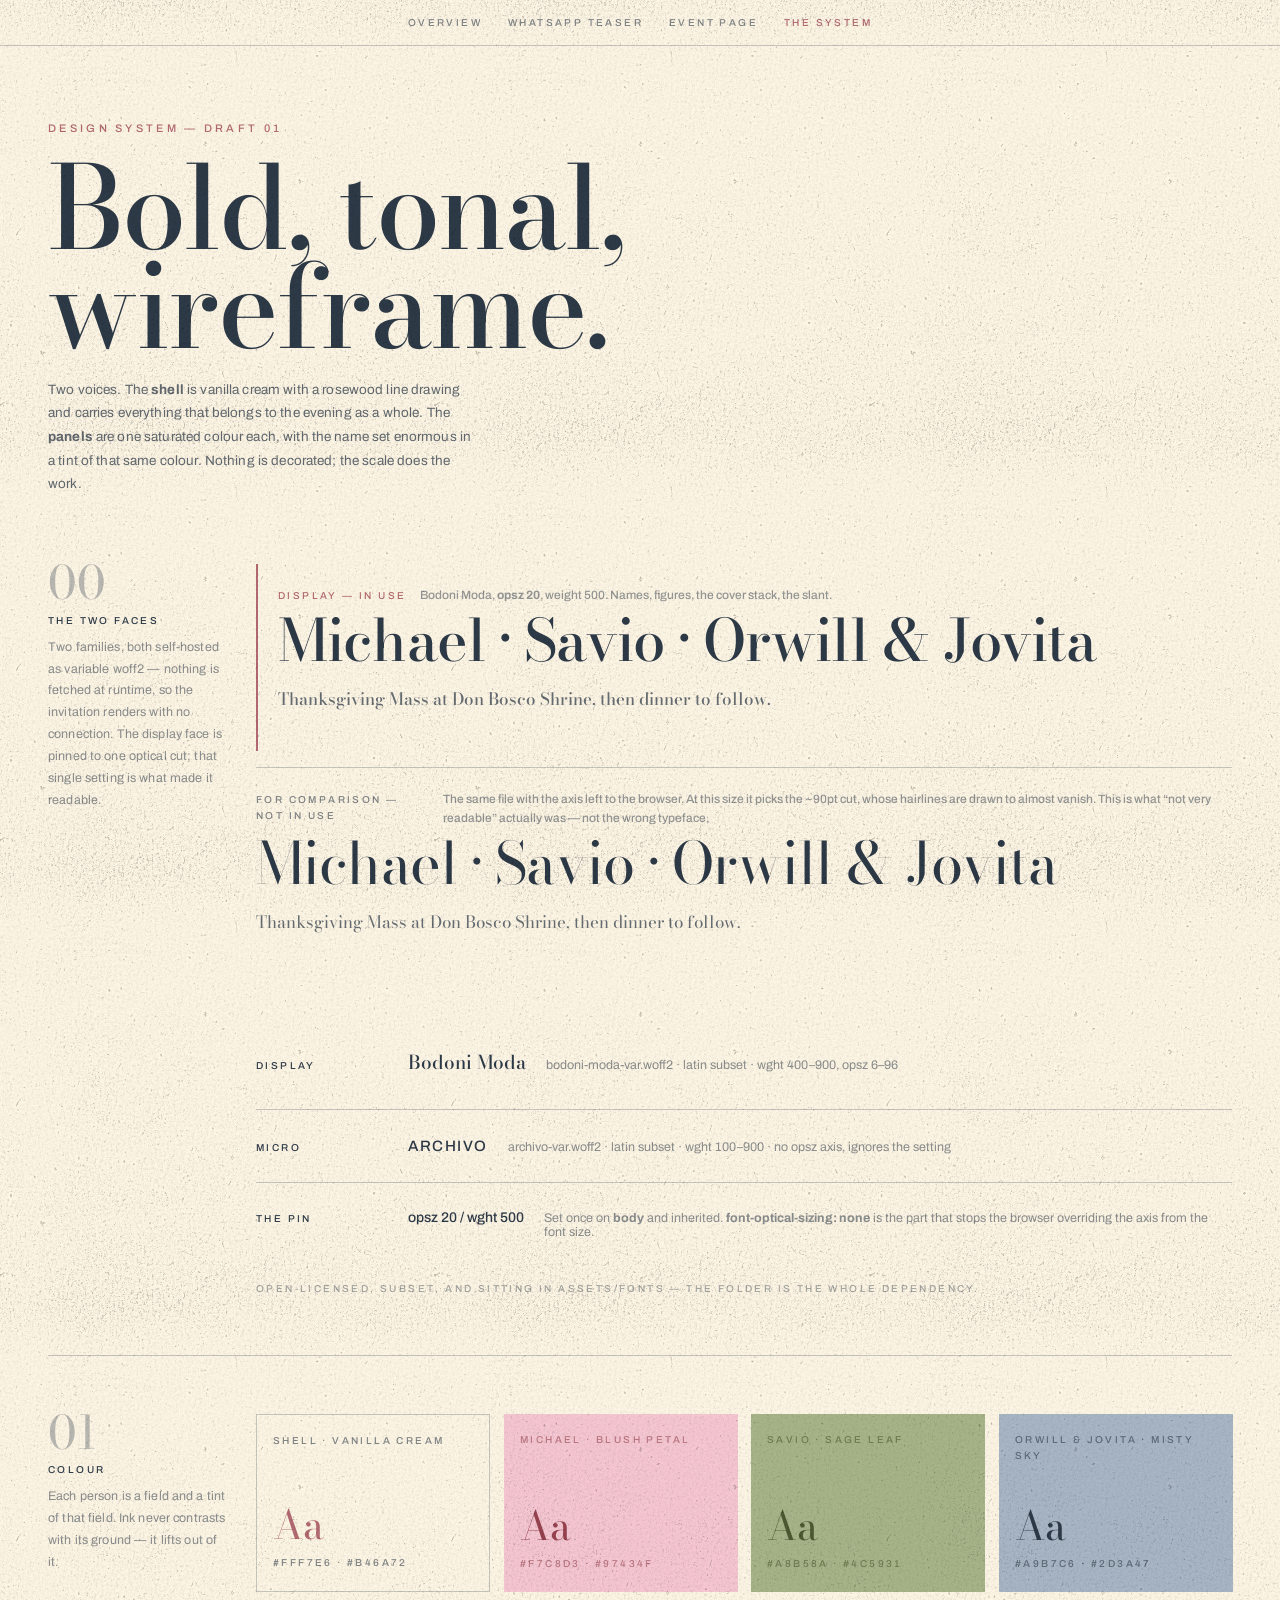
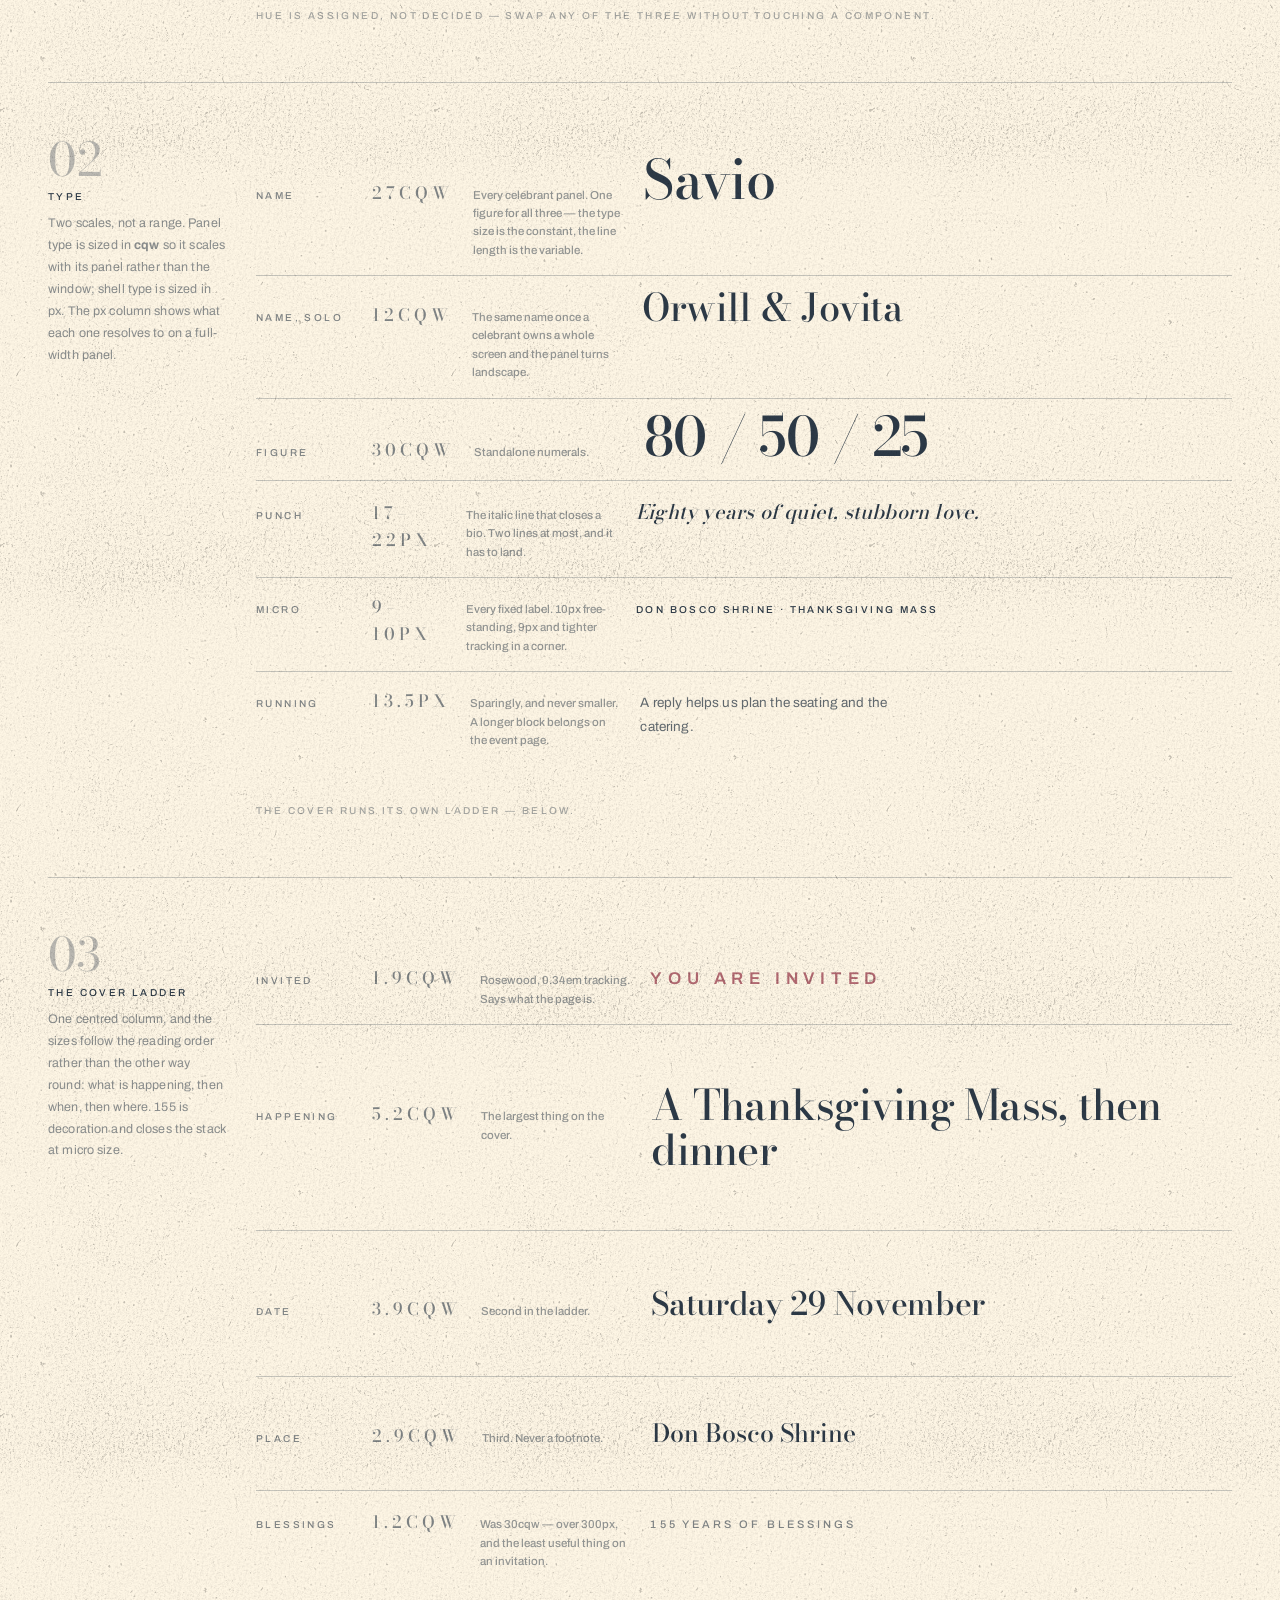
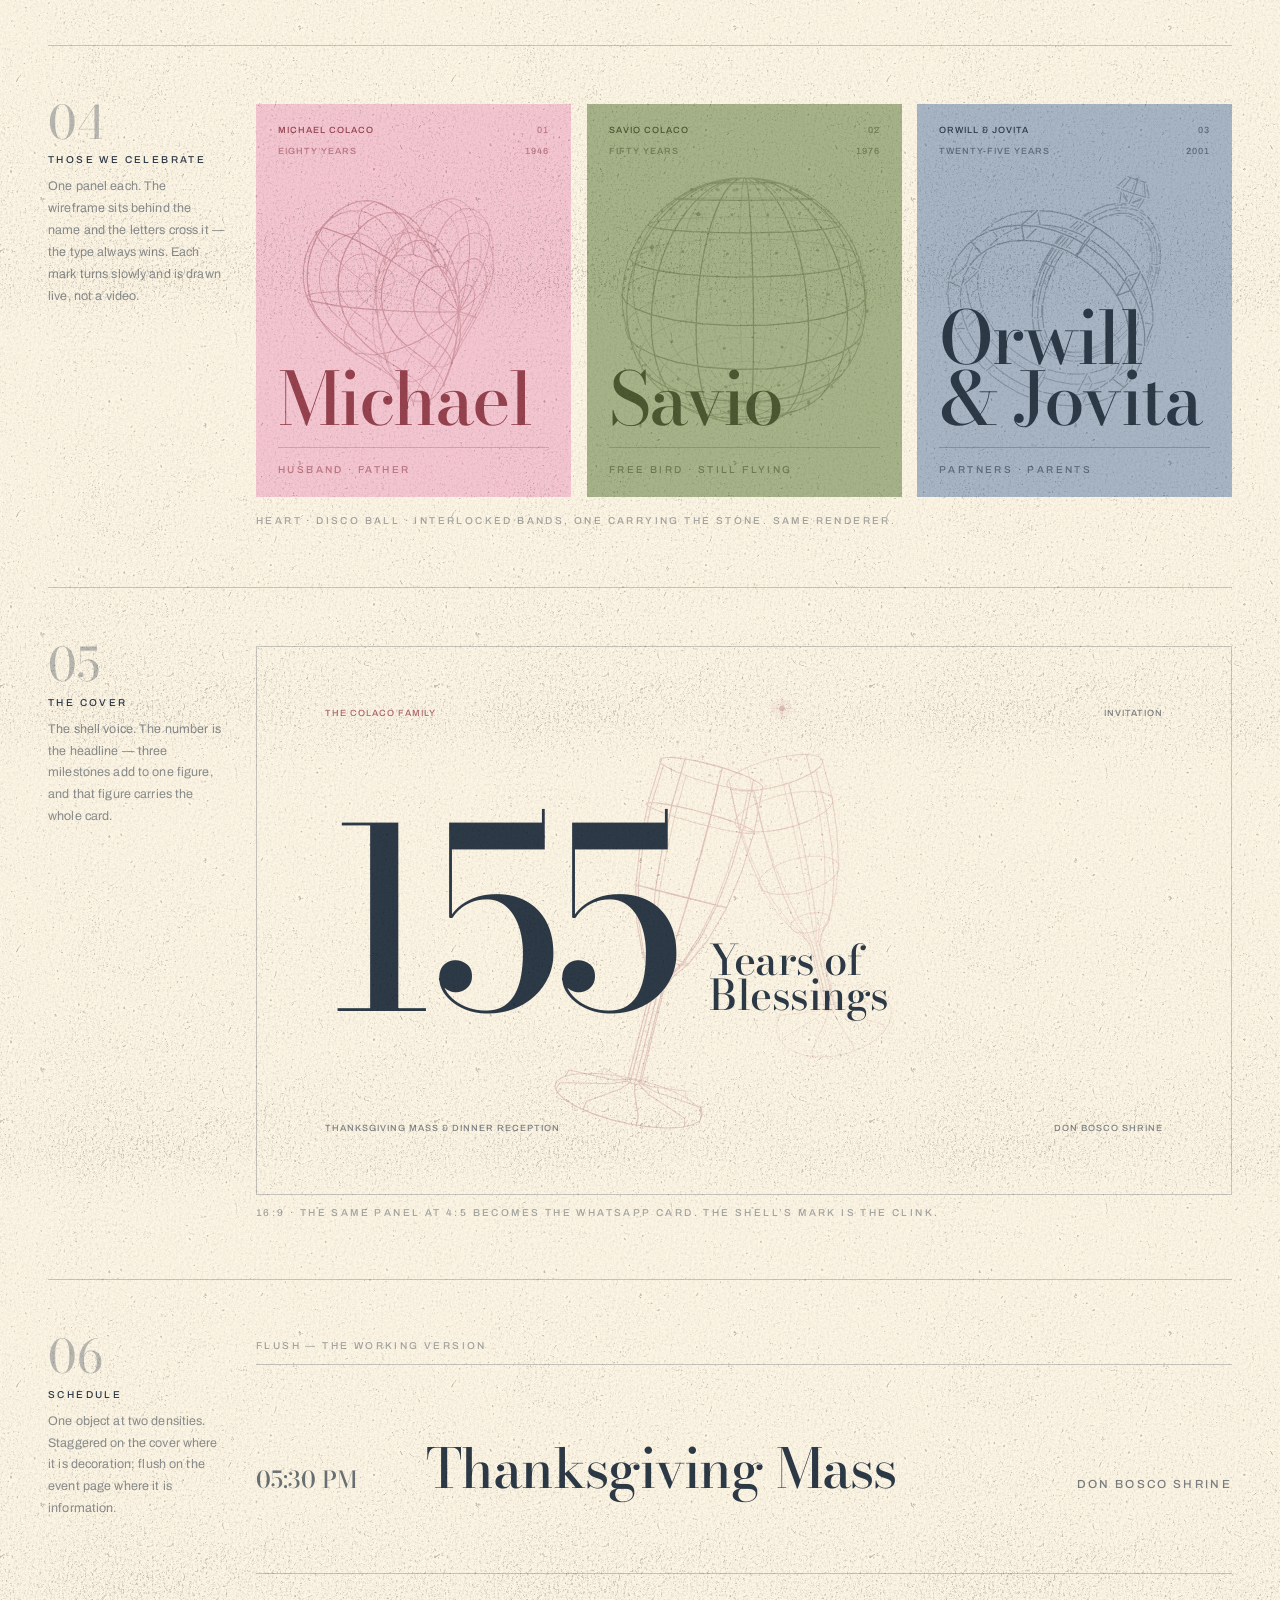
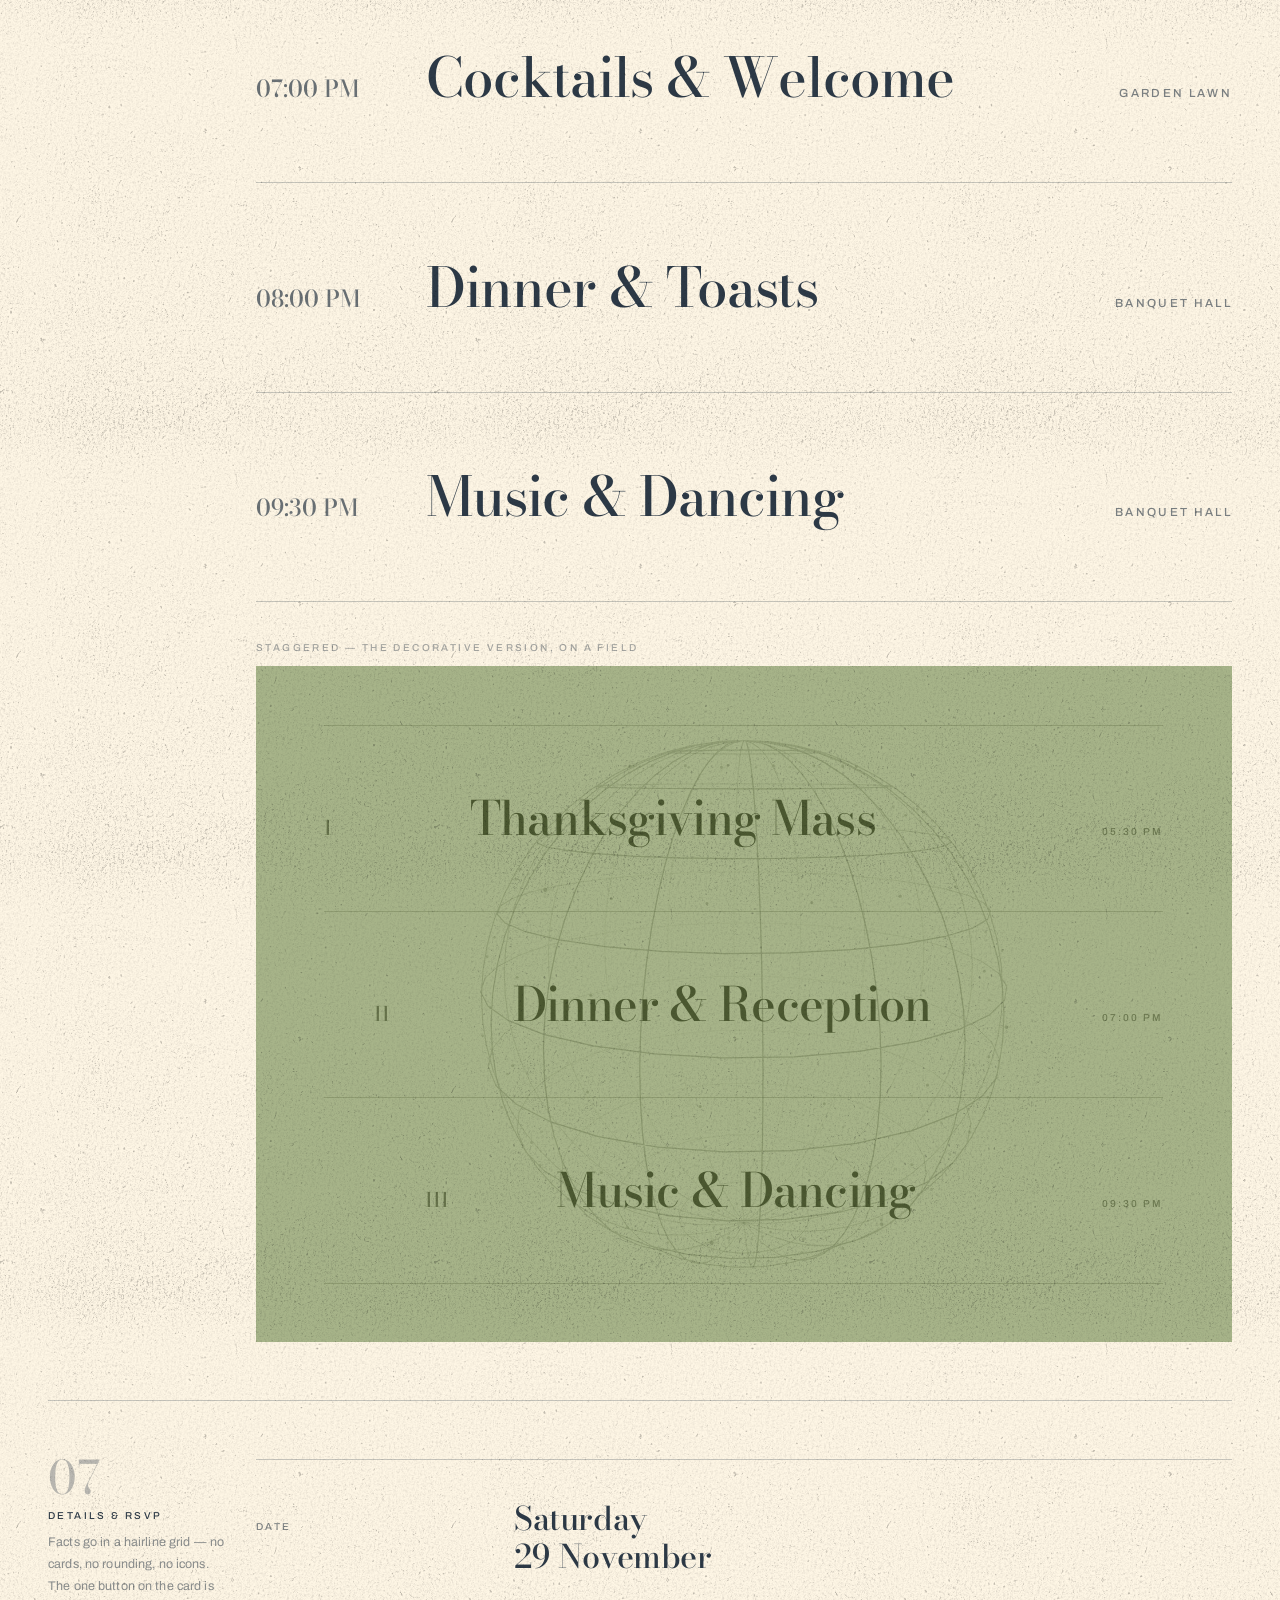
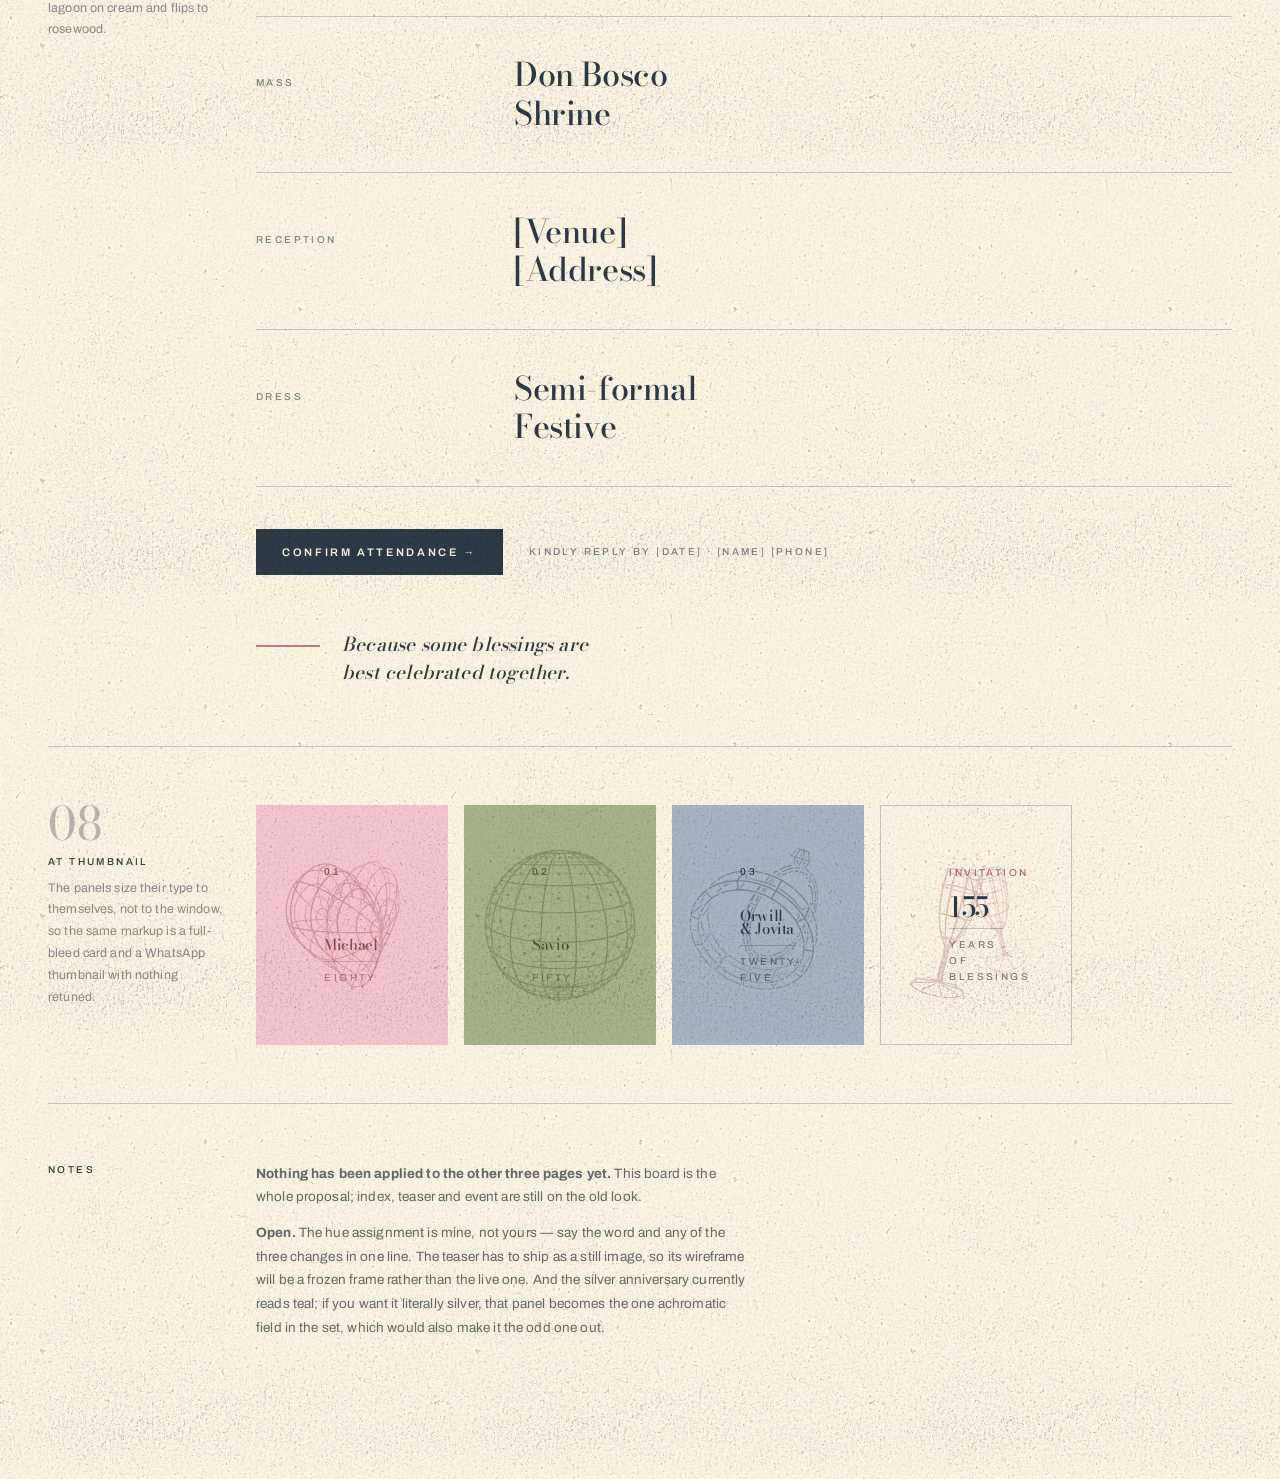
==== demo/palette.html @ b085cb2f "The invitation, and everything it is made of A single-page invitation for three milestones in one ev" ====
<!DOCTYPE html>
<html lang="en">
<head>
<meta charset="UTF-8">
<meta name="viewport" content="width=device-width, initial-scale=1">
<title>The System — Demo</title>
<link rel="stylesheet" href="system.css?v=21">
<style>
  /* page chrome only -- nothing here is part of the system */
  .nav {
    display: flex; gap: 26px; justify-content: center;
    padding: 17px 0;
    border-bottom: 1px solid var(--hair);
    font-family: var(--micro); font-weight: 500;
    font-size: 10px; letter-spacing: 0.24em; text-transform: uppercase;
  }
  .nav a { color: var(--bone-dim); text-decoration: none; }
  .nav a:hover, .nav a[aria-current] { color: var(--neon); }

  .masthead { padding: 74px 0 10px; }
  .masthead h1 {
    font-family: var(--display); font-weight: 500;
    font-size: clamp(46px, 9vw, 116px); line-height: 0.86;
    letter-spacing: -0.02em; margin: 0 0 22px;
  }
  .masthead .lede { max-width: 54ch; }

  .side .num {
    font-family: var(--display); font-size: 46px; line-height: 0.8;
    opacity: 0.32; margin-bottom: 12px;
  }
  .side .micro { margin-bottom: 8px; }
  .side .running { font-size: 12.5px; opacity: 0.55; }

  .stack { display: flex; flex-direction: column; gap: 16px; }
  .bay { display: flex; flex-direction: column; gap: 10px; }
  .caption { opacity: 0.42; }

  /* type specimen */
  .spec-line {
    display: flex; align-items: baseline; gap: 20px;
    padding: 16px 0; border-top: 1px solid var(--hair);
  }
  .spec-line .tag { flex: 0 0 96px; }

  /* the thumbnail proof */
  .thumbs { display: flex; gap: 16px; align-items: flex-start; flex-wrap: wrap; }
  /* 192px, not smaller: the micro type has a hard 10px floor, so below
     roughly this width the fixed labels stop fitting a 4:5 box */
  .thumbs .panel { width: 192px; }

  .legend { display: flex; gap: 28px; flex-wrap: wrap; margin-top: 14px; }

  .face { padding: 22px 0; border-top: 1px solid var(--hair); }
  .face:first-child { border-top: 0; }
  .face-head { display: flex; align-items: baseline; gap: 14px; margin-bottom: 6px; }
  .face-head .why { opacity: 0.5; font-size: 12px; letter-spacing: 0; text-transform: none; }
  .face-name {
    font-size: 58px; line-height: 1.02; margin: 4px 0 8px;
    letter-spacing: -0.015em;
  }
  .face-small { font-size: 17px; line-height: 1.45; opacity: 0.72; }
  .face-name, .face-small { font-weight: 500; }
  .face-name, .face-small { font-family: 'Bodoni Moda', serif; }

  /* The same Bodoni Moda, pinned to its TEXT optical size instead of letting
     the browser pick the 90pt display cut at display sizes. Identical
     skeleton, thicker thins. font-optical-sizing:none is what stops the
     browser overriding the axis from the font-size. */
  .f-opsz .face-name, .f-opsz .face-small {
    font-optical-sizing: none;
    font-variation-settings: 'opsz' 11;
  }
  .f-opsz-mid .face-name, .f-opsz-mid .face-small {
    font-optical-sizing: none;
    font-variation-settings: 'opsz' 20;
    font-weight: 500;
  }
  /* the browser's own choice, shown only so the locked cut has something to
     be compared against */
  .f-default .face-name, .f-default .face-small {
    font-optical-sizing: auto;
    font-variation-settings: normal;
    font-weight: 400;
  }
  .face.locked { border-left: 2px solid var(--neon); padding-left: 20px; }

  /* the axis table */
  .axis { display: flex; align-items: baseline; gap: 20px; padding: 13px 0;
          border-top: 1px solid var(--hair); }
  .axis .k { flex: 0 0 132px; }
  .axis .v { font-family: var(--display); font-weight: 500; font-size: 19px; }
  .axis .n { flex: 1; font-size: 12.5px; opacity: 0.55; font-family: var(--micro); }

  .spec-line .use { flex: 0 0 150px; font-size: 11.5px; opacity: 0.5;
                    font-family: var(--micro); letter-spacing: 0; text-transform: none; }
  .spec-line .px { flex: 0 0 74px; font-family: var(--display); font-size: 17px; opacity: 0.6; }
  .spec-line .sample { flex: 1; min-width: 0; }
</style>
</head>
<body>

<div class="nav">
  <a href="overview.html">Overview</a>
  <a href="teaser.html">WhatsApp Teaser</a>
  <a href="./">Event Page</a>
  <a href="palette.html" aria-current="page">The System</a>
</div>

<div class="sheet">

  <header class="masthead">
    <p class="micro micro--lead" style="color: var(--neon); margin-bottom: 20px;">
      Design System — Draft 01
    </p>
    <h1>Bold, tonal,<br>wireframe.</h1>
    <p class="running lede">
      Two voices. The <b>shell</b> is vanilla cream with a rosewood line drawing and carries
      everything that belongs to the evening as a whole. The <b>panels</b> are one saturated
      colour each, with the name set enormous in a tint of that same colour. Nothing is
      decorated; the scale does the work.
    </p>
  </header>

  <!-- ============================================ 00 THE FACES -->
  <section class="chapter">
    <div class="side">
      <div class="num">00</div>
      <p class="micro">The Two Faces</p>
      <p class="running">
        Two families, both self-hosted as variable woff2 &mdash; nothing is fetched at
        runtime, so the invitation renders with no connection. The display face is
        pinned to one optical cut; that single setting is what made it readable.
      </p>
    </div>
    <div class="stack">

      <div class="face locked f-opsz-mid">
        <div class="face-head">
          <p class="micro" style="color: var(--neon);">Display &mdash; in use</p>
          <p class="micro why">Bodoni Moda, <b>opsz 20</b>, weight 500. Names, figures, the cover stack, the slant.</p>
        </div>
        <p class="face-name">Michael &middot; Savio &middot; Orwill &amp; Jovita</p>
        <p class="face-small">Thanksgiving Mass at Don Bosco Shrine, then dinner to follow.</p>
      </div>

      <div class="face f-default">
        <div class="face-head">
          <p class="micro micro--dim">For comparison &mdash; not in use</p>
          <p class="micro why">The same file with the axis left to the browser. At this size it picks
            the ~90pt cut, whose hairlines are drawn to almost vanish. This is what
            &ldquo;not very readable&rdquo; actually was &mdash; not the wrong typeface.</p>
        </div>
        <p class="face-name">Michael &middot; Savio &middot; Orwill &amp; Jovita</p>
        <p class="face-small">Thanksgiving Mass at Don Bosco Shrine, then dinner to follow.</p>
      </div>

      <div style="padding-top: 26px;">
        <div class="axis" style="border-top: 0;">
          <p class="micro tag k">Display</p>
          <p class="v">Bodoni Moda</p>
          <p class="n">bodoni-moda-var.woff2 &middot; latin subset &middot; wght 400&ndash;900, opsz 6&ndash;96</p>
        </div>
        <div class="axis">
          <p class="micro tag k">Micro</p>
          <p class="v" style="font-family: var(--micro); font-size: 15px; letter-spacing: 0.1em;">ARCHIVO</p>
          <p class="n">archivo-var.woff2 &middot; latin subset &middot; wght 100&ndash;900 &middot; no opsz axis, ignores the setting</p>
        </div>
        <div class="axis">
          <p class="micro tag k">The pin</p>
          <p class="v" style="font-size: 14px; font-family: var(--micro);">opsz 20 / wght 500</p>
          <p class="n">Set once on <b>body</b> and inherited. <b>font-optical-sizing: none</b> is the part
             that stops the browser overriding the axis from the font size.</p>
        </div>
      </div>

      <p class="micro caption">
        Open-licensed, subset, and sitting in assets/fonts &mdash; the folder is the whole dependency.
      </p>
    </div>
  </section>

  <!-- ================================================== 01 COLOUR -->
  <section class="chapter">
    <div class="side">
      <div class="num">01</div>
      <p class="micro">Colour</p>
      <p class="running">
        Each person is a field and a tint of that field. Ink never contrasts with its
        ground — it lifts out of it.
      </p>
    </div>
    <div class="stack">
      <div class="swatch-row">
        <div class="panel p-shell swatch" style="border: 1px solid var(--hair);">
          <p class="micro micro--dim">Shell · Vanilla Cream</p>
          <div>
            <div class="chip" style="color: var(--neon);">Aa</div>
            <p class="micro micro--dim" style="margin-top: 14px;">#FFF7E6 · #B46A72</p>
          </div>
        </div>
        <div class="panel p-michael swatch">
          <p class="micro micro--dim">Michael · Blush Petal</p>
          <div>
            <div class="chip">Aa</div>
            <p class="micro micro--dim" style="margin-top: 14px;">#F7C8D3 · #97434F</p>
          </div>
        </div>
        <div class="panel p-savio swatch">
          <p class="micro micro--dim">Savio · Sage Leaf</p>
          <div>
            <div class="chip">Aa</div>
            <p class="micro micro--dim" style="margin-top: 14px;">#A8B58A · #4C5931</p>
          </div>
        </div>
        <div class="panel p-orwill swatch">
          <p class="micro micro--dim">Orwill &amp; Jovita · Misty Sky</p>
          <div>
            <div class="chip">Aa</div>
            <p class="micro micro--dim" style="margin-top: 14px;">#A9B7C6 · #2D3A47</p>
          </div>
        </div>
      </div>
      <p class="micro caption">
        Hue is assigned, not decided — swap any of the three without touching a component.
      </p>
    </div>
  </section>

  <!-- ================================================== 02 TYPE -->
  <section class="chapter">
    <div class="side">
      <div class="num">02</div>
      <p class="micro">Type</p>
      <p class="running">
        Two scales, not a range. Panel type is sized in <b>cqw</b> so it scales with
        its panel rather than the window; shell type is sized in px. The px column
        shows what each one resolves to on a full-width panel.
      </p>
    </div>
    <div class="stack">
      <div>
        <div class="spec-line" style="border-top: 0;">
          <p class="micro tag micro--dim">Name</p>
          <p class="micro px">27cqw</p>
          <p class="micro use">Every celebrant panel. One figure for all three &mdash; the type size is the
            constant, the line length is the variable.</p>
          <p class="name sample" style="font-size: 54px;">Savio</p>
        </div>
        <div class="spec-line">
          <p class="micro tag micro--dim">Name, solo</p>
          <p class="micro px">12cqw</p>
          <p class="micro use">The same name once a celebrant owns a whole screen and the panel turns landscape.</p>
          <p class="name sample" style="font-size: 38px;">Orwill &amp; Jovita</p>
        </div>
        <div class="spec-line">
          <p class="micro tag micro--dim">Figure</p>
          <p class="micro px">30cqw</p>
          <p class="micro use">Standalone numerals.</p>
          <p class="figure sample" style="font-size: 54px;">80 / 50 / 25</p>
        </div>
        <div class="spec-line">
          <p class="micro tag micro--dim">Punch</p>
          <p class="micro px">17&ndash;22px</p>
          <p class="micro use">The italic line that closes a bio. Two lines at most, and it has to land.</p>
          <p class="slant sample" style="font-size: 20px;">Eighty years of quiet, stubborn love.</p>
        </div>
        <div class="spec-line">
          <p class="micro tag micro--dim">Micro</p>
          <p class="micro px">9&ndash;10px</p>
          <p class="micro use">Every fixed label. 10px free-standing, 9px and tighter tracking in a corner.</p>
          <p class="micro sample">Don Bosco Shrine &middot; Thanksgiving Mass</p>
        </div>
        <div class="spec-line">
          <p class="micro tag micro--dim">Running</p>
          <p class="micro px">13.5px</p>
          <p class="micro use">Sparingly, and never smaller. A longer block belongs on the event page.</p>
          <p class="running sample" style="max-width: 34ch;">
            A reply helps us plan the seating and the catering.
          </p>
        </div>
      </div>

      <p class="micro caption" style="margin-top: 22px;">
        The cover runs its own ladder &mdash; below.
      </p>
    </div>
  </section>

  <!-- ============================================ 02b THE COVER LADDER -->
  <section class="chapter">
    <div class="side">
      <div class="num">03</div>
      <p class="micro">The Cover Ladder</p>
      <p class="running">
        One centred column, and the sizes follow the reading order rather than the
        other way round: what is happening, then when, then where. 155 is decoration
        and closes the stack at micro size.
      </p>
    </div>
    <div class="stack">
      <div>
        <div class="spec-line" style="border-top: 0;">
          <p class="micro tag micro--dim">Invited</p>
          <p class="micro px">1.9cqw</p>
          <p class="micro use">Rosewood, 0.34em tracking. Says what the page is.</p>
          <p class="sample" style="font-family: var(--micro); font-weight: 600; font-size: 17px;
             letter-spacing: 0.34em; text-transform: uppercase; color: var(--neon);">You Are Invited</p>
        </div>
        <div class="spec-line">
          <p class="micro tag micro--dim">Happening</p>
          <p class="micro px">5.2cqw</p>
          <p class="micro use">The largest thing on the cover.</p>
          <p class="sample" style="font-family: var(--display); font-weight: 500; font-size: 42px;
             line-height: 1.06; letter-spacing: -0.018em;">A Thanksgiving Mass, then dinner</p>
        </div>
        <div class="spec-line">
          <p class="micro tag micro--dim">Date</p>
          <p class="micro px">3.9cqw</p>
          <p class="micro use">Second in the ladder.</p>
          <p class="sample" style="font-family: var(--display); font-weight: 500; font-size: 32px;
             letter-spacing: -0.012em;">Saturday 29 November</p>
        </div>
        <div class="spec-line">
          <p class="micro tag micro--dim">Place</p>
          <p class="micro px">2.9cqw</p>
          <p class="micro use">Third. Never a footnote.</p>
          <p class="sample" style="font-family: var(--display); font-weight: 500; font-size: 25px;
             line-height: 1.25;">Don Bosco Shrine</p>
        </div>
        <div class="spec-line">
          <p class="micro tag micro--dim">Blessings</p>
          <p class="micro px">1.2cqw</p>
          <p class="micro use">Was 30cqw &mdash; over 300px, and the least useful thing on an invitation.</p>
          <p class="sample" style="font-family: var(--micro); font-weight: 500; font-size: 11px;
             letter-spacing: 0.28em; text-transform: uppercase; opacity: 0.6;">155 Years of Blessings</p>
        </div>
      </div>
    </div>
  </section>

  <!-- ================================================== 03 THE THREE -->
  <section class="chapter">
    <div class="side">
      <div class="num">04</div>
      <p class="micro">Those We Celebrate</p>
      <p class="running">
        One panel each. The wireframe sits behind the name and the letters cross it —
        the type always wins. Each mark turns slowly and is drawn live, not a video.
      </p>
    </div>
    <div class="stack">
      <div class="trio">

        <article class="panel panel--tall p-michael">
          <canvas class="wire wire--bed" data-wire="heart" data-color="#97434f" data-speed="0.7"></canvas>
          <div class="corners">
            <p class="micro">Michael Colaco</p>
            <p class="micro micro--dim">01</p>
            <p class="micro micro--dim">Eighty Years</p>
            <p class="micro micro--dim">1946</p>
          </div>
          <div>
            <p class="name name--tight">Michael</p>
            <hr class="rule" style="margin: 18px 0 14px;">
            <p class="micro micro--dim">Husband · Father</p>
          </div>
        </article>

        <article class="panel panel--tall p-savio">
          <canvas class="wire wire--bed" data-wire="ball" data-color="#4c5931" data-speed="1"></canvas>
          <div class="corners">
            <p class="micro">Savio Colaco</p>
            <p class="micro micro--dim">02</p>
            <p class="micro micro--dim">Fifty Years</p>
            <p class="micro micro--dim">1976</p>
          </div>
          <div>
            <p class="name name--tight">Savio</p>
            <hr class="rule" style="margin: 18px 0 14px;">
            <p class="micro micro--dim">Free bird · Still flying</p>
          </div>
        </article>

        <article class="panel panel--tall p-orwill">
          <canvas class="wire wire--bed" data-wire="rings" data-color="#2d3a47" data-speed="0.55"></canvas>
          <div class="corners">
            <p class="micro">Orwill &amp; Jovita</p>
            <p class="micro micro--dim">03</p>
            <p class="micro micro--dim">Twenty-Five Years</p>
            <p class="micro micro--dim">2001</p>
          </div>
          <div>
            <p class="name name--tight">Orwill<br>&amp; Jovita</p>
            <hr class="rule" style="margin: 18px 0 14px;">
            <p class="micro micro--dim">Partners · Parents</p>
          </div>
        </article>

      </div>
      <p class="micro caption">
        Heart · disco ball · interlocked bands, one carrying the stone. Same renderer.
      </p>
    </div>
  </section>

  <!-- ================================================== 04 THE COVER -->
  <section class="chapter">
    <div class="side">
      <div class="num">05</div>
      <p class="micro">The Cover</p>
      <p class="running">
        The shell voice. The number is the headline — three milestones add to one figure,
        and that figure carries the whole card.
      </p>
    </div>
    <div class="bay">
      <article class="panel panel--wide p-shell" style="border: 1px solid var(--hair);">
        <canvas class="wire wire--bed" data-wire="flutes" data-color="#b46a72" data-speed="0.4"
                style="opacity: 0.4;"></canvas>
        <div class="corners">
          <p class="micro" style="color: var(--neon);">The Colaco Family</p>
          <p class="micro micro--dim">Invitation</p>
        </div>
        <div style="display: flex; align-items: flex-end; gap: 30px; flex-wrap: wrap;">
          <p class="figure">155</p>
          <div style="padding-bottom: 8px;">
            <p class="name" style="font-size: clamp(26px, 5cqw, 62px);">Years of<br>Blessings</p>
          </div>
        </div>
        <div class="corners">
          <p class="micro micro--dim">Thanksgiving Mass &amp; Dinner Reception</p>
          <p class="micro micro--dim">Don Bosco Shrine</p>
        </div>
      </article>
      <p class="micro caption">16:9 · the same panel at 4:5 becomes the WhatsApp card. The shell’s mark is the clink.</p>
    </div>
  </section>

  <!-- ================================================== 05 SCHEDULE -->
  <section class="chapter">
    <div class="side">
      <div class="num">06</div>
      <p class="micro">Schedule</p>
      <p class="running">
        One object at two densities. Staggered on the cover where it is decoration;
        flush on the event page where it is information.
      </p>
    </div>
    <div class="stack">

      <div class="bay">
        <p class="micro caption">Flush — the working version</p>
        <div class="ledger">
          <div class="ledger-row">
            <p class="micro when">05:30 PM</p>
            <p class="what">Thanksgiving Mass</p>
            <p class="micro where">Don Bosco Shrine</p>
          </div>
          <div class="ledger-row">
            <p class="micro when">07:00 PM</p>
            <p class="what">Cocktails &amp; Welcome</p>
            <p class="micro where">Garden Lawn</p>
          </div>
          <div class="ledger-row">
            <p class="micro when">08:00 PM</p>
            <p class="what">Dinner &amp; Toasts</p>
            <p class="micro where">Banquet Hall</p>
          </div>
          <div class="ledger-row">
            <p class="micro when">09:30 PM</p>
            <p class="what">Music &amp; Dancing</p>
            <p class="micro where">Banquet Hall</p>
          </div>
        </div>
      </div>

      <div class="bay" style="margin-top: 22px;">
        <p class="micro caption">Staggered — the decorative version, on a field</p>
        <article class="panel panel--band p-savio" style="justify-content: center;">
          <canvas class="wire wire--bed" data-wire="ball" data-color="#4c5931" data-speed="0.8"
                  style="opacity: 0.32;"></canvas>
          <div class="ledger ledger--stagger">
            <div class="ledger-row">
              <p class="micro when">I</p>
              <p class="what">Thanksgiving Mass</p>
              <p class="micro where">05:30 PM</p>
            </div>
            <div class="ledger-row">
              <p class="micro when">II</p>
              <p class="what">Dinner &amp; Reception</p>
              <p class="micro where">07:00 PM</p>
            </div>
            <div class="ledger-row">
              <p class="micro when">III</p>
              <p class="what">Music &amp; Dancing</p>
              <p class="micro where">09:30 PM</p>
            </div>
          </div>
        </article>
      </div>

    </div>
  </section>

  <!-- ================================================== 06 DETAILS -->
  <section class="chapter">
    <div class="side">
      <div class="num">07</div>
      <p class="micro">Details &amp; RSVP</p>
      <p class="running">
        Facts go in a hairline grid — no cards, no rounding, no icons. The one button
        on the card is lagoon on cream and flips to rosewood.
      </p>
    </div>
    <div class="stack">
      <div class="data">
        <div>
          <p class="micro micro--dim">Date</p>
          <p class="val">Saturday<br>29 November</p>
        </div>
        <div>
          <p class="micro micro--dim">Mass</p>
          <p class="val">Don Bosco<br>Shrine</p>
        </div>
        <div>
          <p class="micro micro--dim">Reception</p>
          <p class="val">[Venue]<br>[Address]</p>
        </div>
        <div>
          <p class="micro micro--dim">Dress</p>
          <p class="val">Semi-formal<br>Festive</p>
        </div>
      </div>

      <div style="display: flex; align-items: center; gap: 26px; flex-wrap: wrap; margin-top: 26px;">
        <a class="action" href="#">Confirm Attendance →</a>
        <p class="micro micro--dim">Kindly reply by [date] · [name] [phone]</p>
      </div>

      <div style="margin-top: 40px; display: flex; gap: 22px; align-items: flex-start;">
        <hr class="rule rule--heavy" style="width: 64px; margin-top: 14px; flex: 0 0 auto; color: var(--neon);">
        <p class="slant" style="max-width: 30ch;">
          Because some blessings are<br>best celebrated together.
        </p>
      </div>
    </div>
  </section>

  <!-- ================================================== 07 SCALING -->
  <section class="chapter">
    <div class="side">
      <div class="num">08</div>
      <p class="micro">At Thumbnail</p>
      <p class="running">
        The panels size their type to themselves, not to the window, so the same markup
        is a full-bleed card and a WhatsApp thumbnail with nothing retuned.
      </p>
    </div>
    <div class="stack">
      <div class="thumbs">
        <article class="panel panel--tall p-michael">
          <canvas class="wire wire--bed" data-wire="heart" data-color="#97434f" data-speed="0.7"></canvas>
          <p class="micro">01</p>
          <div>
            <p class="name name--tight">Michael</p>
            <hr class="rule" style="margin: 10px 0 8px;">
            <p class="micro micro--dim">Eighty</p>
          </div>
        </article>
        <article class="panel panel--tall p-savio">
          <canvas class="wire wire--bed" data-wire="ball" data-color="#4c5931"></canvas>
          <p class="micro">02</p>
          <div>
            <p class="name name--tight">Savio</p>
            <hr class="rule" style="margin: 10px 0 8px;">
            <p class="micro micro--dim">Fifty</p>
          </div>
        </article>
        <article class="panel panel--tall p-orwill">
          <canvas class="wire wire--bed" data-wire="rings" data-color="#2d3a47" data-speed="0.55"></canvas>
          <p class="micro">03</p>
          <div>
            <p class="name name--tight">Orwill<br>&amp; Jovita</p>
            <hr class="rule" style="margin: 10px 0 8px;">
            <p class="micro micro--dim">Twenty-Five</p>
          </div>
        </article>
        <article class="panel panel--tall p-shell" style="border: 1px solid var(--hair);">
          <canvas class="wire wire--bed" data-wire="flutes" data-color="#b46a72" data-speed="0.4"
                  style="opacity: 0.45;"></canvas>
          <p class="micro" style="color: var(--neon);">Invitation</p>
          <div>
            <p class="figure figure--fill">155</p>
            <hr class="rule" style="margin: 10px 0 8px;">
            <p class="micro micro--dim">Years of Blessings</p>
          </div>
        </article>
      </div>
    </div>
  </section>

  <!-- ================================================== NOTES -->
  <section class="chapter">
    <div class="side">
      <p class="micro">Notes</p>
    </div>
    <div class="stack" style="gap: 12px;">
      <p class="running" style="max-width: 62ch;">
        <b>Nothing has been applied to the other three pages yet.</b> This board is the
        whole proposal; index, teaser and event are still on the old look.
      </p>
      <p class="running" style="max-width: 62ch;">
        <b>Open.</b> The hue assignment is mine, not yours — say the word and any of the
        three changes in one line. The teaser has to ship as a still image, so its
        wireframe will be a frozen frame rather than the live one. And the silver
        anniversary currently reads teal; if you want it literally silver, that panel
        becomes the one achromatic field in the set, which would also make it the
        odd one out.
      </p>
    </div>
  </section>

</div>

<script src="wireframe.js?v=1"></script>
</body>
</html>
---- demo/system.css ----
/* =========================================================================
   THE SYSTEM  --  bold, tonal, wireframe
   -------------------------------------------------------------------------
   Two voices, deliberately different:

     THE SHELL    vanilla cream, lagoon type, rosewood wireframe. Everything
                  that belongs to the invitation as a whole -- cover,
                  schedule, itinerary, details, RSVP.

     THE PANELS   one pastel field per person, with the name set enormous
                  in a DEEPER SHADE OF THAT SAME FIELD. The references are
                  bold in scale and quiet in contrast; ink that fights its
                  field turns the whole thing into a poster for a sale.

   Rules that hold everywhere:
     - two type sizes only, display and micro. Nothing in between except
       running text, which is rare and short.
     - micro labels are pinned to edges, never centred under things.
     - hairlines are 1px at 0.28 alpha of the ink. No borders, no radii,
       no shadows.
   ========================================================================= */

@font-face {
  font-family: 'Bodoni Moda';
  src: url('assets/fonts/bodoni-moda-var.woff2') format('woff2-variations');
  font-weight: 400 900;
  font-display: block;
}
@font-face {
  font-family: 'Archivo';
  src: url('assets/fonts/archivo-var.woff2') format('woff2-variations');
  font-weight: 100 900;
  font-display: block;
}

:root {
  --display: 'Bodoni Moda', 'Bodoni MT', Didot, 'Times New Roman', serif;
  --micro: 'Archivo', 'Helvetica Neue', Arial, sans-serif;

  /* ---- the six from the palette, named as given ---- */
  --vanilla:  #fff7e6;
  --blush:    #f7c8d3;
  --rosewood: #b46a72;
  --sage:     #a8b58a;
  --misty:    #a9b7c6;
  --lagoon:   #2d3a47;

  /* ---- the shell ---- */
  --shell:      var(--vanilla);
  --shell-lift: #f7eedb;   /* one step down, for blocks that sit on the shell */
  --bone:       var(--lagoon);              /* the shell's ink */
  --bone-dim:   rgba(45, 58, 71, 0.6);
  --neon:       var(--rosewood);            /* the shell's accent + wireframe */

  /* ---- the three, each a field + a deeper shade of itself ----
     The palette gives the fields. The inks are cut from the same hue and
     dropped far enough to stay legible on it -- a tint as close as the dark
     scheme used would be unreadable at micro size on a pastel. */
  --michael-field: var(--blush);   --michael-ink: #97434f;
  --savio-field:   var(--sage);    --savio-ink:   #4c5931;
  --orwill-field:  var(--misty);   --orwill-ink:  var(--lagoon);
}

* { box-sizing: border-box; }

/* every hairline in the system, derived from the ink in force */
:root, .panel { --hair: color-mix(in srgb, currentColor 26%, transparent); }

body {
  margin: 0;
  background: var(--shell);
  color: var(--bone);
  font-family: var(--micro);
  -webkit-font-smoothing: antialiased;
  /* THE DISPLAY CUT.
     Bodoni Moda carries an optical-size axis from 6 to 96, and the browser
     picks a value from the font size on its own -- so at display sizes it
     was selecting the ~90pt cut, whose hairlines are drawn to almost
     vanish. Pinning opsz to 20 keeps the same typeface with thins that
     survive. Inherited from here; Archivo has no opsz axis and ignores it. */
  font-optical-sizing: none;
  font-variation-settings: 'opsz' 20;
}

/* ...and heavier stems to match, everywhere the display face is used.
   .name and .figure carry their own font-weight further down, so they set
   500 there rather than here -- same specificity, and the later rule wins. */
.slant, .ledger-row .what, .data .val { font-weight: 500; }

/* ===================================================== type =========== */

.name {
  font-family: var(--display);
  font-weight: 500;
  line-height: 0.84;
  letter-spacing: -0.012em;
  margin: 0;
  /* the name is the artwork: it fills the panel edge to edge */
  /* ONE size for every name, not one per name.
     These were previously sized so each name FILLED its panel, which meant
     a five-letter name was set far larger than a seven-letter one to cover
     the same width -- Savio towered over Michael. Across a set of cards the
     type size has to be the constant and the line length the variable, so
     this is now a single figure, set to the longest name. */
  font-size: 27cqw;
}
.name--tight { letter-spacing: -0.03em; }

.figure {
  font-family: var(--display);
  font-weight: 500;
  line-height: 0.8;
  letter-spacing: -0.02em;
  margin: 0;
  font-size: 30cqw;
}
/* when the figure IS the composition rather than a headline beside copy */
.figure--fill { font-size: 52cqw; }

.micro {
  font-family: var(--micro);
  font-weight: 500;
  font-size: 10px;
  letter-spacing: 0.24em;
  text-transform: uppercase;
  line-height: 1.6;
  margin: 0;
}
.micro--dim { opacity: 0.6; }
.micro--lead { font-size: 11px; letter-spacing: 0.3em; }

.running {
  font-family: var(--micro);
  font-weight: 400;
  font-size: 13.5px;
  line-height: 1.75;
  letter-spacing: 0.01em;
  opacity: 0.74;
  max-width: 46ch;
  margin: 0;
}

.slant {
  font-family: var(--display);
  font-style: italic;
  font-size: 19px;
  letter-spacing: 0.01em;
  line-height: 1.5;
  margin: 0;
}

/* ===================================================== panels ========= */

/* A panel is a container-query context so the name scales to the PANEL,
   not to the window. That is what lets the same markup be a full-bleed
   cover and a thumbnail without retuning any sizes. */
.panel {
  container-type: inline-size;
  position: relative;
  overflow: hidden;
  background: var(--field);
  color: var(--ink);
  /* percentage padding resolves against the panel's own width, so the
     content box stays a fixed fraction of the panel at every size. That is
     what makes one cqw figure fill the name identically on a full-bleed
     card and on a 168px thumbnail. */
  padding: 6% 7%;
  display: flex;
  flex-direction: column;
  justify-content: space-between;
  /* proportional like the padding, so a thumbnail is not mostly gap */
  gap: 4%;
}
.panel > * { position: relative; z-index: 2; }
/* ...except the wire, which is a layer rather than content. It carries
   position:absolute of its own, but `.panel > *` outranks a lone class
   selector, so the layering has to be restated at this specificity. */
.panel > .wire { position: absolute; z-index: 1; }

.p-michael { --field: var(--michael-field); --ink: var(--michael-ink); }
.p-savio   { --field: var(--savio-field);   --ink: var(--savio-ink); }
.p-orwill  { --field: var(--orwill-field);  --ink: var(--orwill-ink); }
.p-shell   { --field: var(--shell);         --ink: var(--bone); }
.p-lift    { --field: var(--shell-lift);    --ink: var(--bone); }

.panel--tall { aspect-ratio: 4 / 5; }
.panel--wide { aspect-ratio: 16 / 9; }
.panel--card { aspect-ratio: 7 / 5; }
.panel--band { min-height: 190px; }

/* corner labels: the four-up grammar from the reference */
.corners {
  display: grid;
  grid-template-columns: 1fr auto;
  gap: 7px 14px;
  align-items: baseline;
}
.corners > :nth-child(even) { text-align: right; }
/* corner labels run tighter than free-standing ones so a full name holds
   one line inside a narrow panel */
.corners .micro { font-size: 9px; letter-spacing: 0.11em; }

/* ===================================================== wireframe ====== */

.wire {
  position: absolute;
  inset: 0;
  width: 100%;
  height: 100%;
  z-index: 1;
  pointer-events: none;
}
/* Behind the name, so the letters cross it -- the type always wins.
   Lighter than it was on the dark scheme: a dark stroke on a pastel field
   carries much further than a bright one on near-black. */
.wire--bed { opacity: 0.42; }
.wire--solo { position: relative; z-index: 1; opacity: 1; }

/* ===================================================== marks ========== */

.rule {
  border: 0;
  height: 1px;
  background: currentColor;
  opacity: 0.28;
  margin: 0;
}
.rule--heavy { height: 2px; opacity: 0.85; }

/* the tiny tracked caps set on their side, as on the orange card */
.vertical {
  writing-mode: vertical-rl;
  transform: rotate(180deg);
}

/* ===================================================== ledger ========= */
/* The schedule and itinerary are the same object at two densities: a row
   of [time] [thing] [place] with a dotted leader holding them apart. */

/* its own container, so .what scales to the ledger even off a panel */
.ledger { display: flex; flex-direction: column; container-type: inline-size; }
.ledger-row {
  display: grid;
  /* proportional, not a fixed 92px: the time column was set for a four-row
     list at 19px and looked like a caption beside a 60px event name */
  grid-template-columns: minmax(80px, 15%) 1fr auto;
  gap: clamp(16px, 2.4cqw, 40px);
  align-items: baseline;
  padding: clamp(11px, min(2.6cqw, 2.4vh), 36px) 0;
  /* hairlines take the ink of whatever they sit on, so one ledger works
     on the shell and on all three fields */
  border-top: 1px solid var(--hair);
}
.ledger-row:last-child { border-bottom: 1px solid var(--hair); }
.ledger-row .what {
  font-family: var(--display);
  font-weight: 500;
  font-size: clamp(24px, min(5.6cqw, 8vh), 64px);
  line-height: 1.02;
  letter-spacing: -0.018em;
}
/* the time is a figure, so it is set in the figure face rather than in the
   label face -- it reads as data next to the event, not as a tag on it */
.ledger-row .when {
  font-family: var(--display);
  font-size: clamp(16px, 2.4cqw, 28px);
  line-height: 1.2;
  letter-spacing: 0;
  text-transform: none;
  opacity: 0.7;
}
.ledger-row .where {
  font-size: clamp(10px, 1.2cqw, 13px);
  letter-spacing: 0.2em;
  text-align: right;
  opacity: 0.62;
}

/* the staggered variant, for the cover where it is decoration first */
.ledger--stagger .ledger-row:nth-child(2) { padding-left: 6%; }
.ledger--stagger .ledger-row:nth-child(3) { padding-left: 12%; }

/* ===================================================== data =========== */
/* A fact and its label, one per row, held apart by the same hairline the
   ledger uses. This was a grid of bordered boxes; four panels of chrome
   around eight words is a lot of furniture for very little, and it did not
   look like anything else in the system. */

.data { display: flex; flex-direction: column; }
.data > div {
  display: grid;
  grid-template-columns: minmax(96px, 22%) 1fr;
  gap: clamp(18px, 3.4vw, 64px);
  align-items: baseline;
  padding: clamp(12px, min(3.4vw, 4.4vh), 56px) 0;
  border-top: 1px solid var(--hair);
}
.data > div:last-child { border-bottom: 1px solid var(--hair); }
.data .val {
  font-family: var(--display);
  font-weight: 500;
  font-size: clamp(16px, min(3.4vw, 3.6vh), 44px);
  line-height: 1.18;
  letter-spacing: -0.014em;
  margin: 0;
}

/* ===================================================== action ========= */

.action {
  display: inline-flex;
  align-items: center;
  gap: 14px;
  padding: 17px 26px;
  background: var(--bone);
  color: var(--shell);
  text-decoration: none;
  font-family: var(--micro);
  font-weight: 600;
  font-size: 11px;
  letter-spacing: 0.24em;
  text-transform: uppercase;
}
.action:hover { background: var(--neon); color: var(--shell); }

/* ===================================================== specimen ======= */
/* chrome for the design-system page itself, not part of the card */

.sheet { max-width: 1240px; margin: 0 auto; padding: 0 28px 140px; }

.chapter {
  display: grid;
  grid-template-columns: 178px 1fr;
  gap: 30px;
  align-items: start;
  padding: 58px 0 0;
}
.chapter > .side { position: sticky; top: 26px; }
.chapter + .chapter { border-top: 1px solid var(--hair); margin-top: 58px; }

.swatch-row { display: grid; grid-template-columns: repeat(4, 1fr); gap: 14px; }
.swatch { padding: 18px 16px 20px; display: flex; flex-direction: column; gap: 46px; }
.swatch .chip { font-family: var(--display); font-size: 40px; line-height: 0.8; }

.trio { display: grid; grid-template-columns: repeat(3, 1fr); gap: 16px; }

@media (max-width: 900px) {
  .chapter { grid-template-columns: 1fr; gap: 18px; }
  .chapter > .side { position: static; }
  .trio, .swatch-row { grid-template-columns: 1fr; }
}

/* ===================================================== paper ========== */
/* One sheet of paper laid over the whole window, multiplied into whatever is
   beneath it. Multiply rather than a plain overlay so the grain darkens each
   field in its own hue instead of washing the palette grey; fixed and
   non-repeating so the sheet's vignette reads as one sheet rather than as a
   tile seam every 1280px.

   WHY IT IS NOW VISIBLE. The first scan was a smooth sheet: its high
   frequency content -- the fibre, which is the only part the eye reads as
   paper -- measured a standard deviation of 6 levels, while its average sat
   at 195. Multiplied at full strength that average turned every field to
   putty, so it had to run at 0.18, which left about one level of grain. You
   cannot see one level.

   This scan carries 17 levels of fibre. It is also a dark sheet, so it is
   inverted, split, and rebuilt: the low frequencies -- the broad tone that
   muddies colour -- are flattened to near white with a little of the
   vignette kept, and the high frequencies pass through whole. The result
   averages 247, so it darkens a field by 3% while carrying 11 levels of
   grain, an order of magnitude more than before. */
/* It scrolls with the page. Fixed, the grain sat still while everything slid
   underneath it, which reads as a dirty screen rather than as paper. So the
   sheet is absolutely positioned over the whole document and the scan is cut
   into a seamless tile -- the broad tone is removed entirely, because any
   vignette left in a tile repeats across the page as a grid of soft blobs. */
body { position: relative; }
body::after {
  content: '';
  position: absolute;
  inset: 0;
  z-index: 9000;
  pointer-events: none;
  background: url('assets/paper.jpg?v=3') repeat;
  background-size: clamp(300px, 34vw, 560px);
  mix-blend-mode: multiply;
}
@media print { body::after { display: none; } }
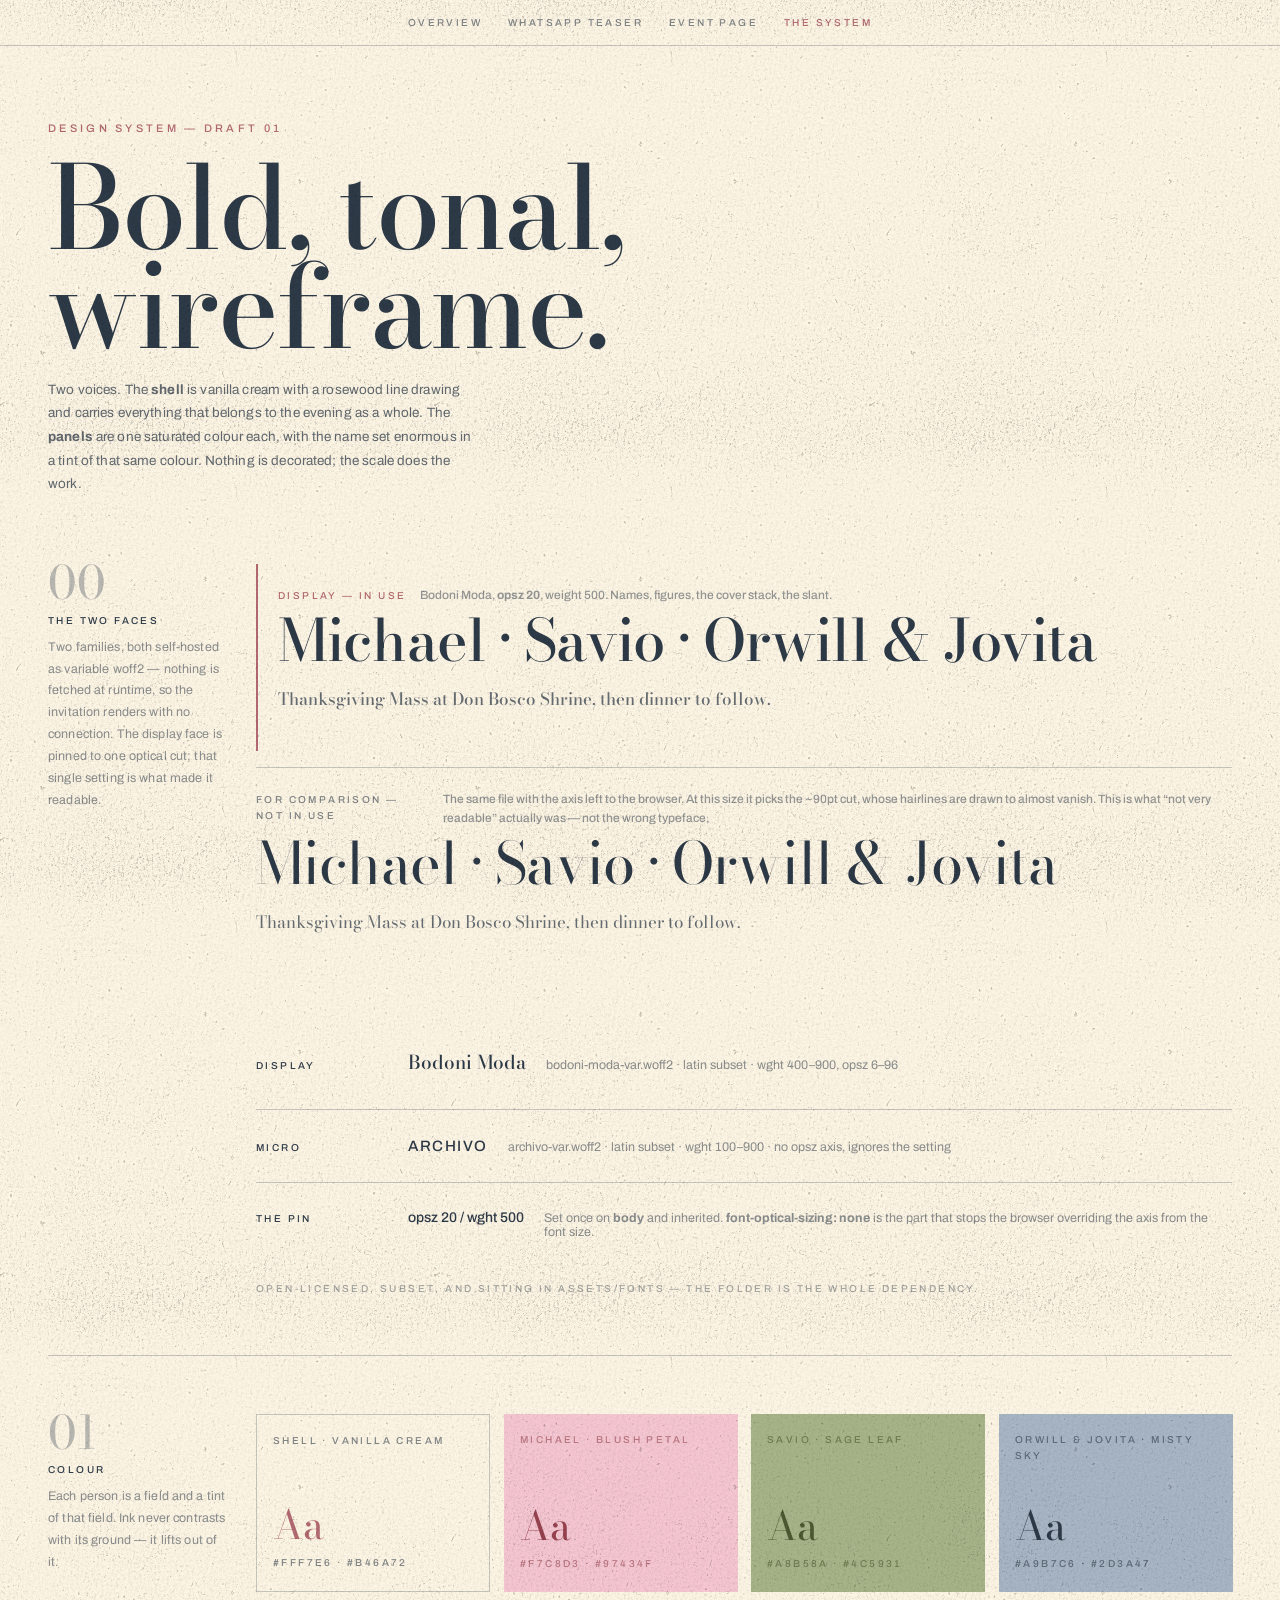
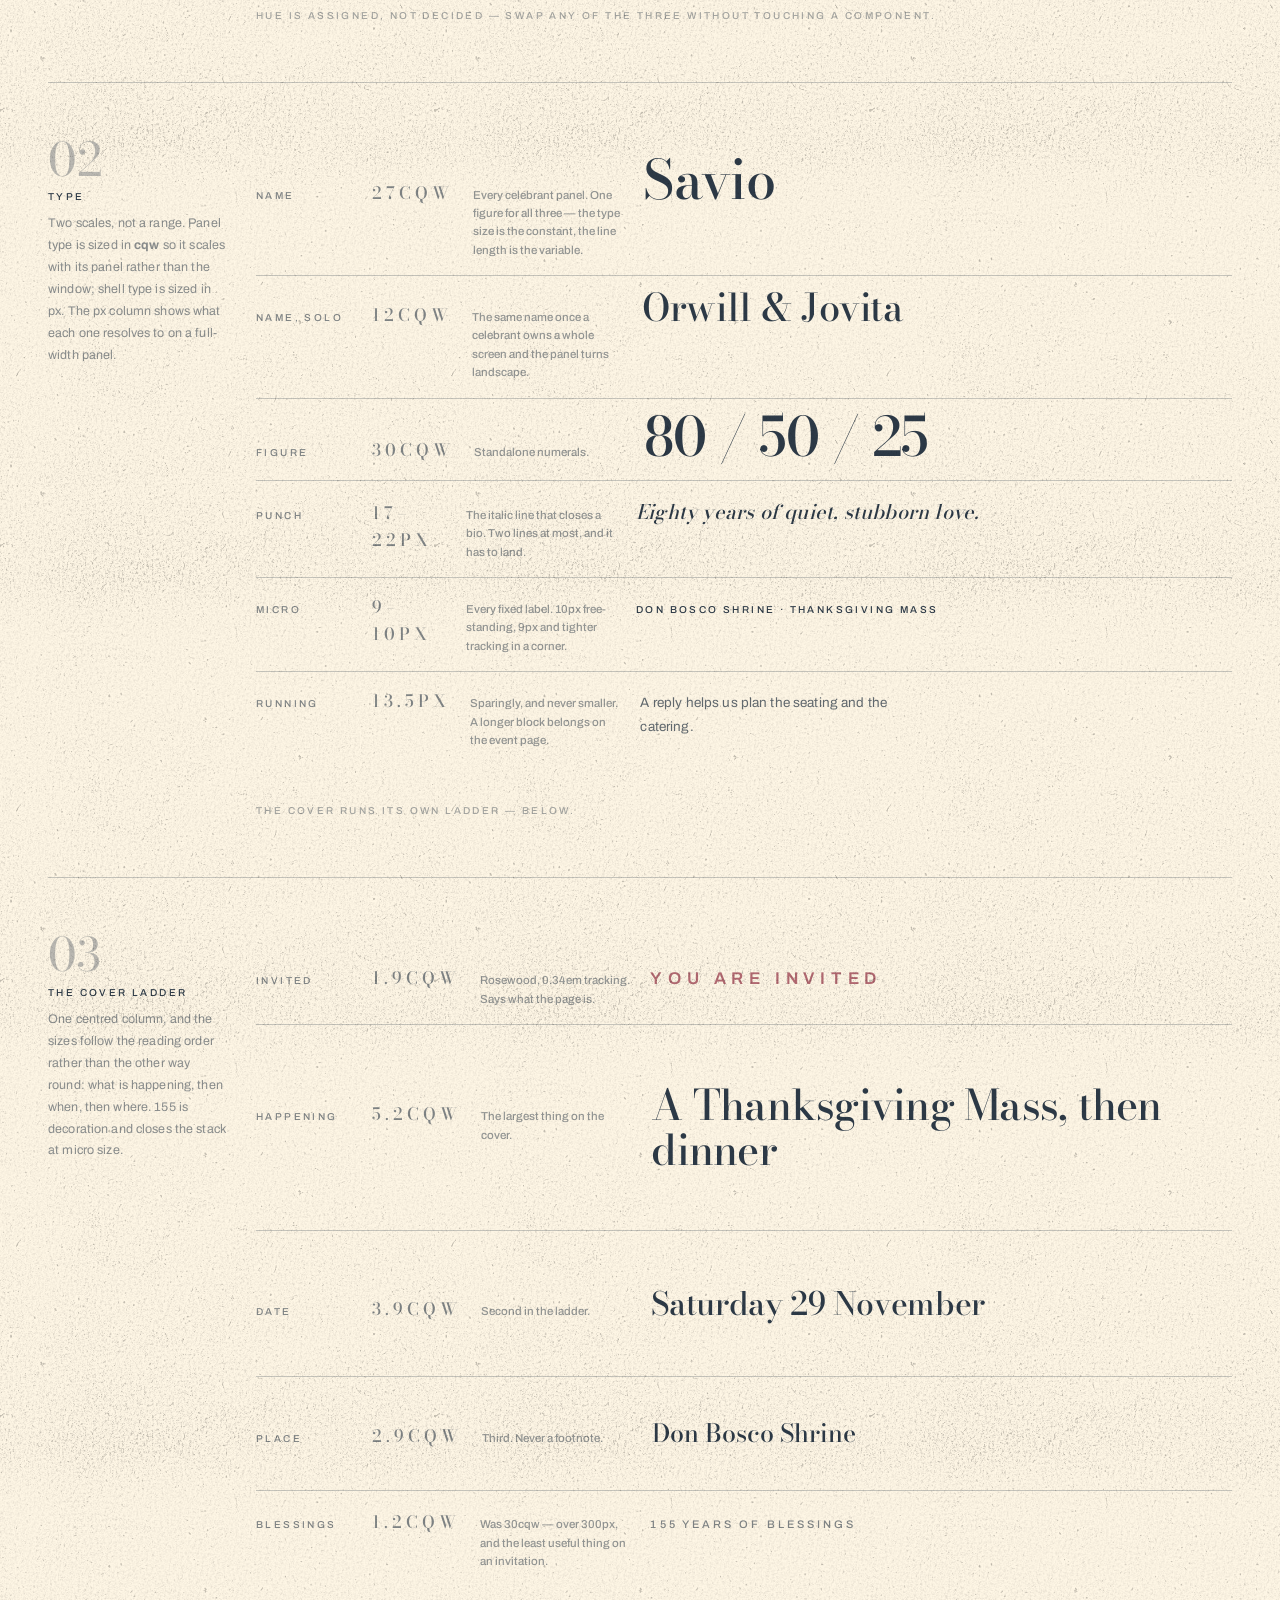
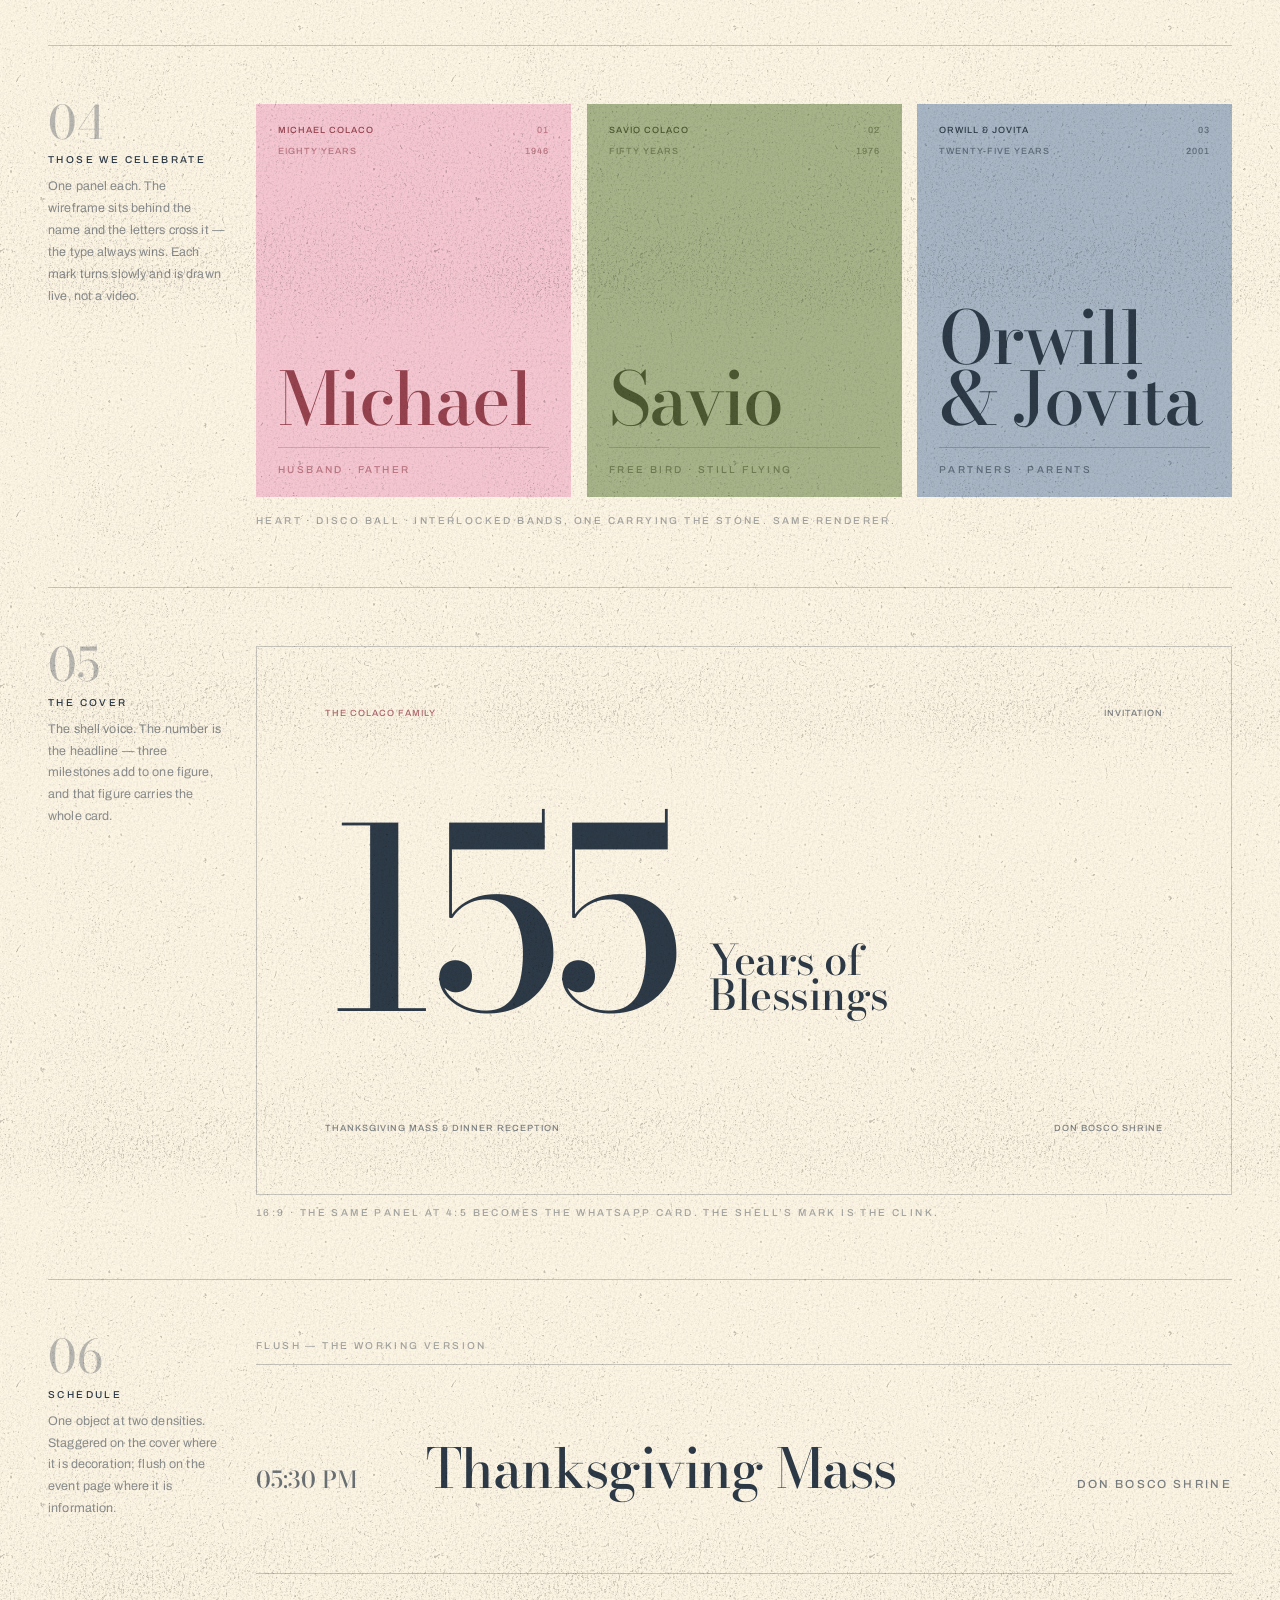
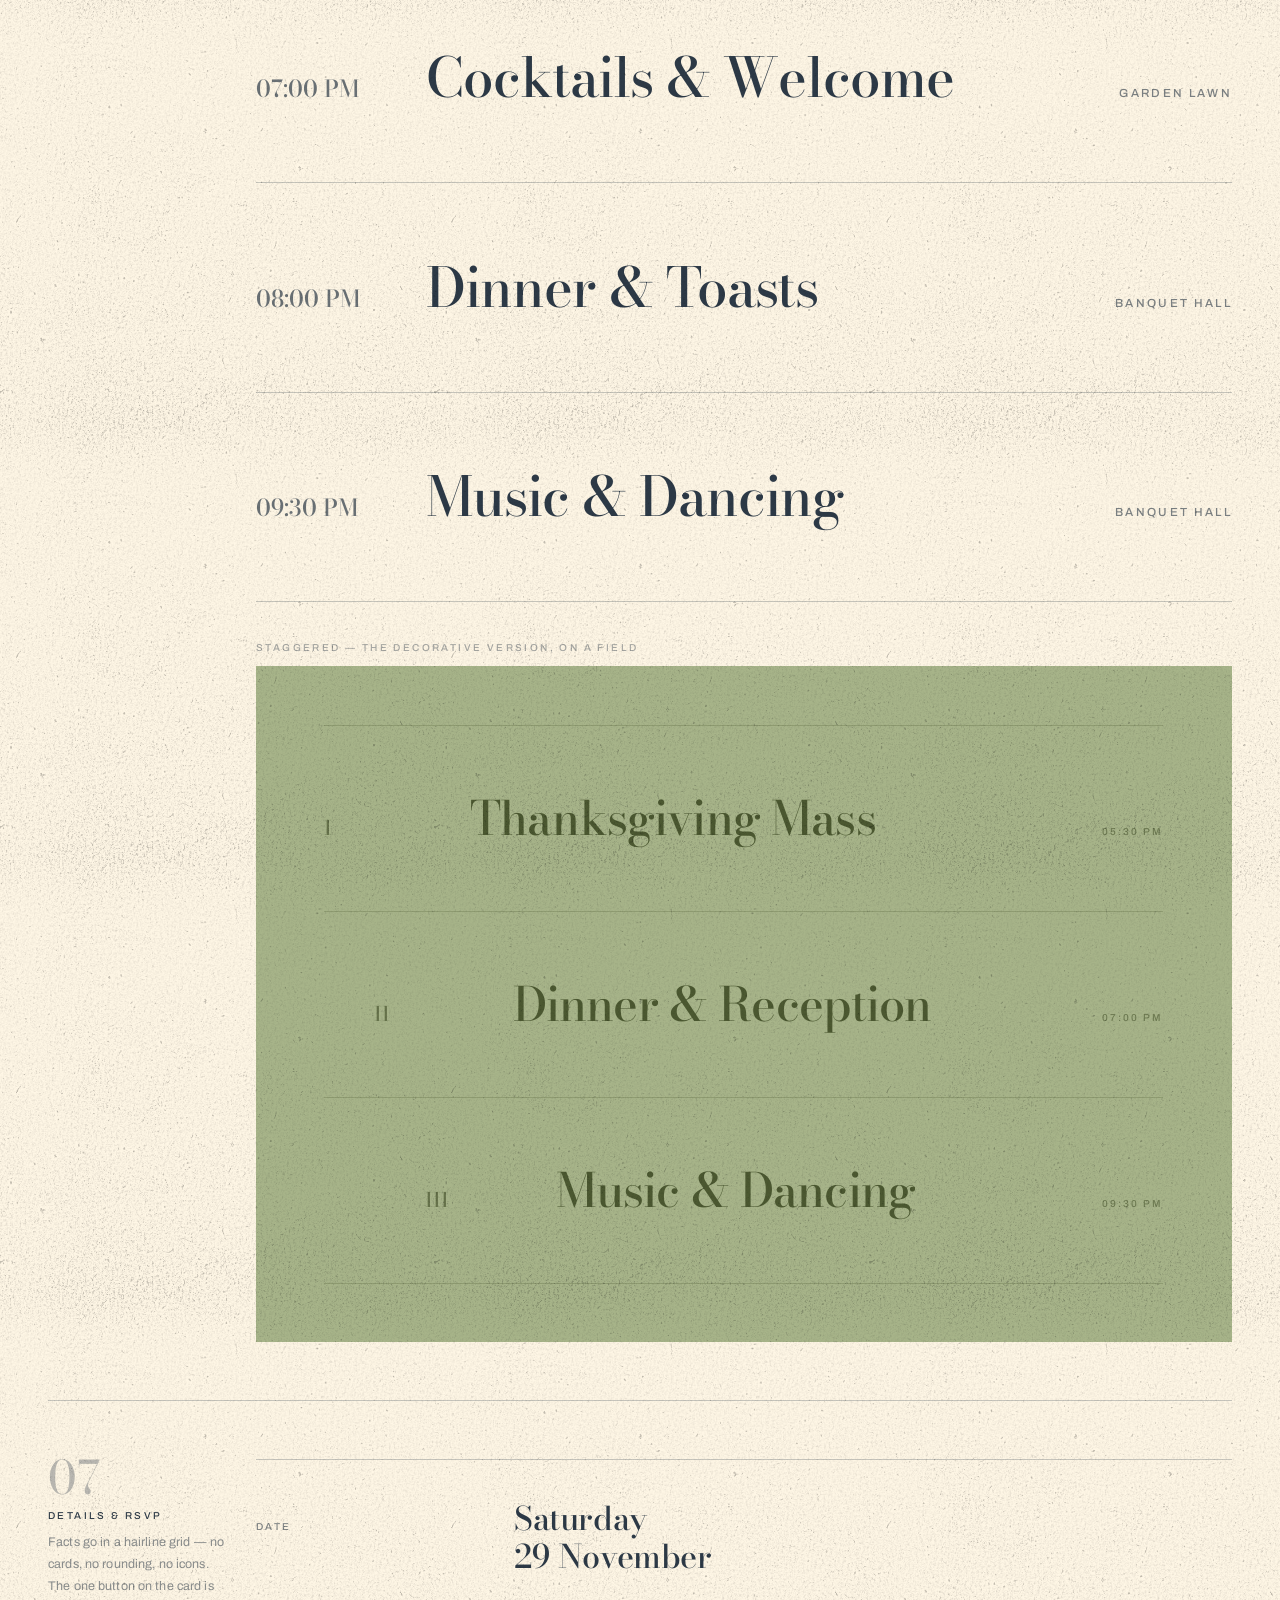
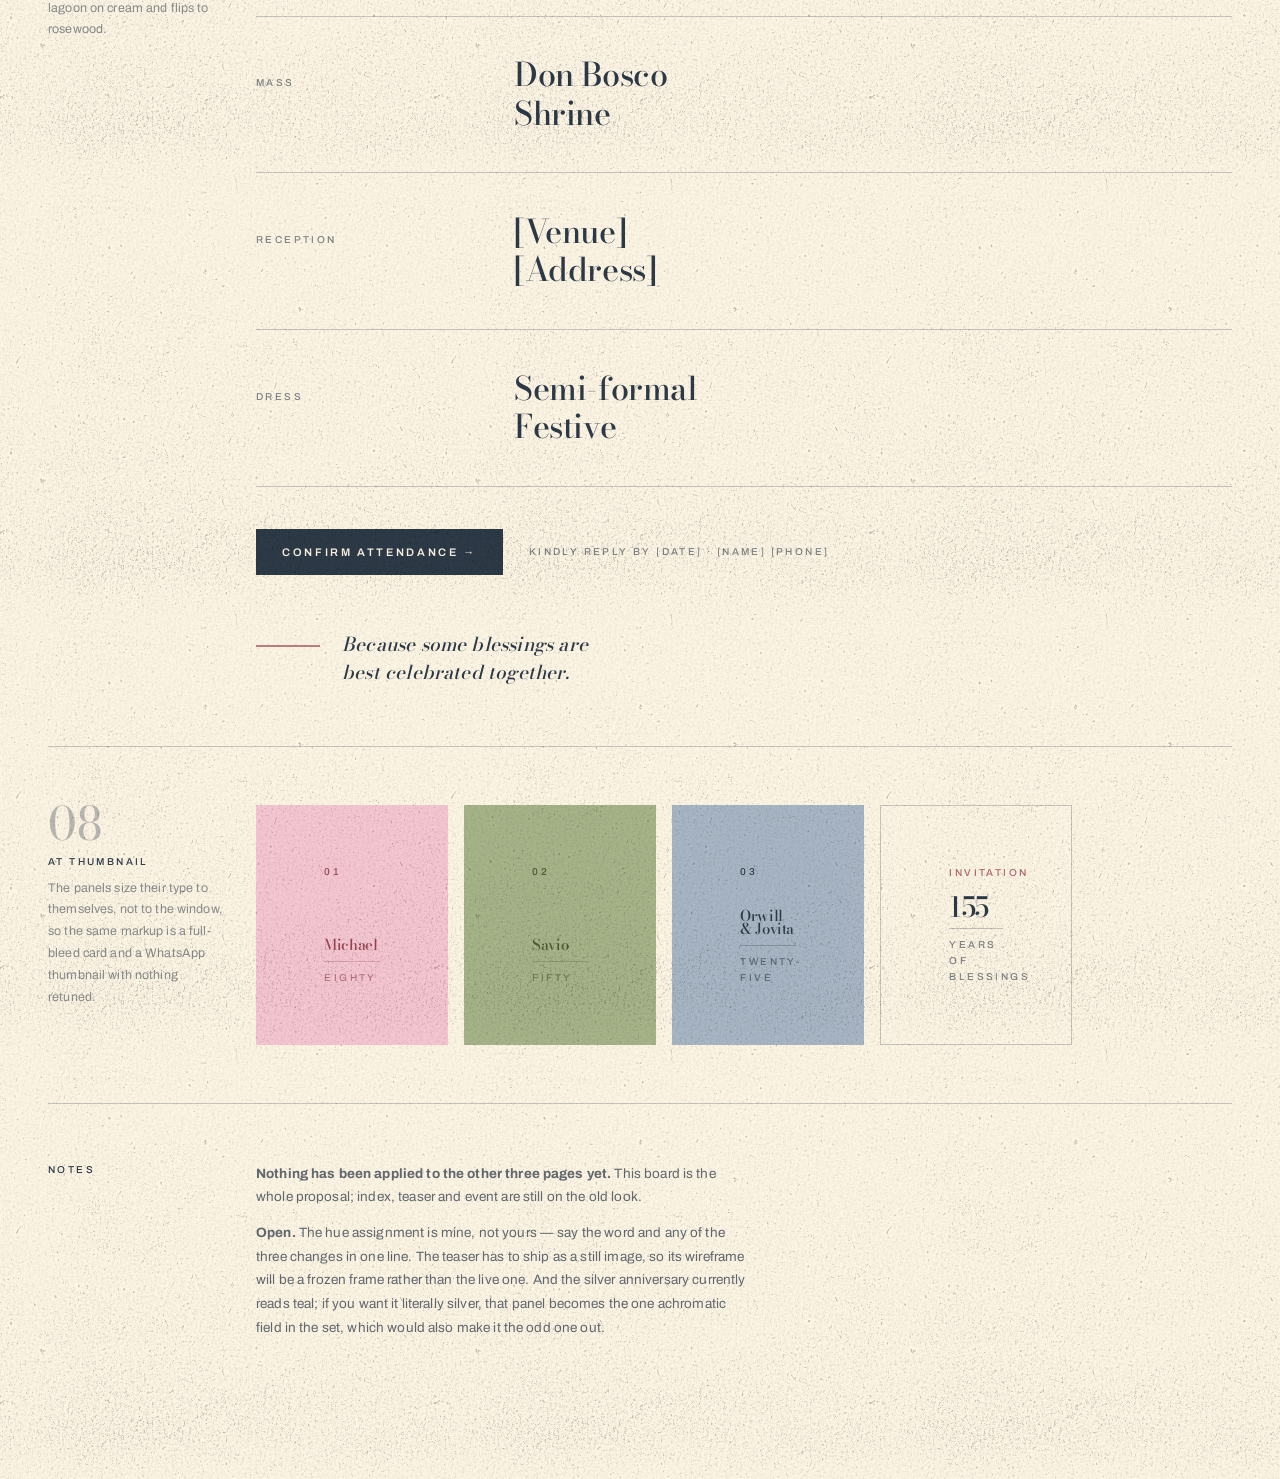
==== commit a7ae923a: "Fill in the day, and make the objects catch the light - Date, times and venues: Tuesday 17 November " ====
--- a/demo/palette.html
+++ b/demo/palette.html
@@ -4,7 +4,7 @@
 <meta charset="UTF-8">
 <meta name="viewport" content="width=device-width, initial-scale=1">
 <title>The System — Demo</title>
-<link rel="stylesheet" href="system.css?v=21">
+<link rel="stylesheet" href="system.css?v=26">
 <style>
   /* page chrome only -- nothing here is part of the system */
   .nav {
--- a/demo/system.css
+++ b/demo/system.css
@@ -213,7 +213,9 @@
 /* Behind the name, so the letters cross it -- the type always wins.
    Lighter than it was on the dark scheme: a dark stroke on a pastel field
    carries much further than a bright one on near-black. */
-.wire--bed { opacity: 0.42; }
+/* full strength: the depth shading in Wire is what keeps beds behind the
+   type, and a canvas-wide fade flattened the crossings */
+.wire--bed { opacity: 1; }
 .wire--solo { position: relative; z-index: 1; opacity: 1; }
 
 /* ===================================================== marks ========== */
